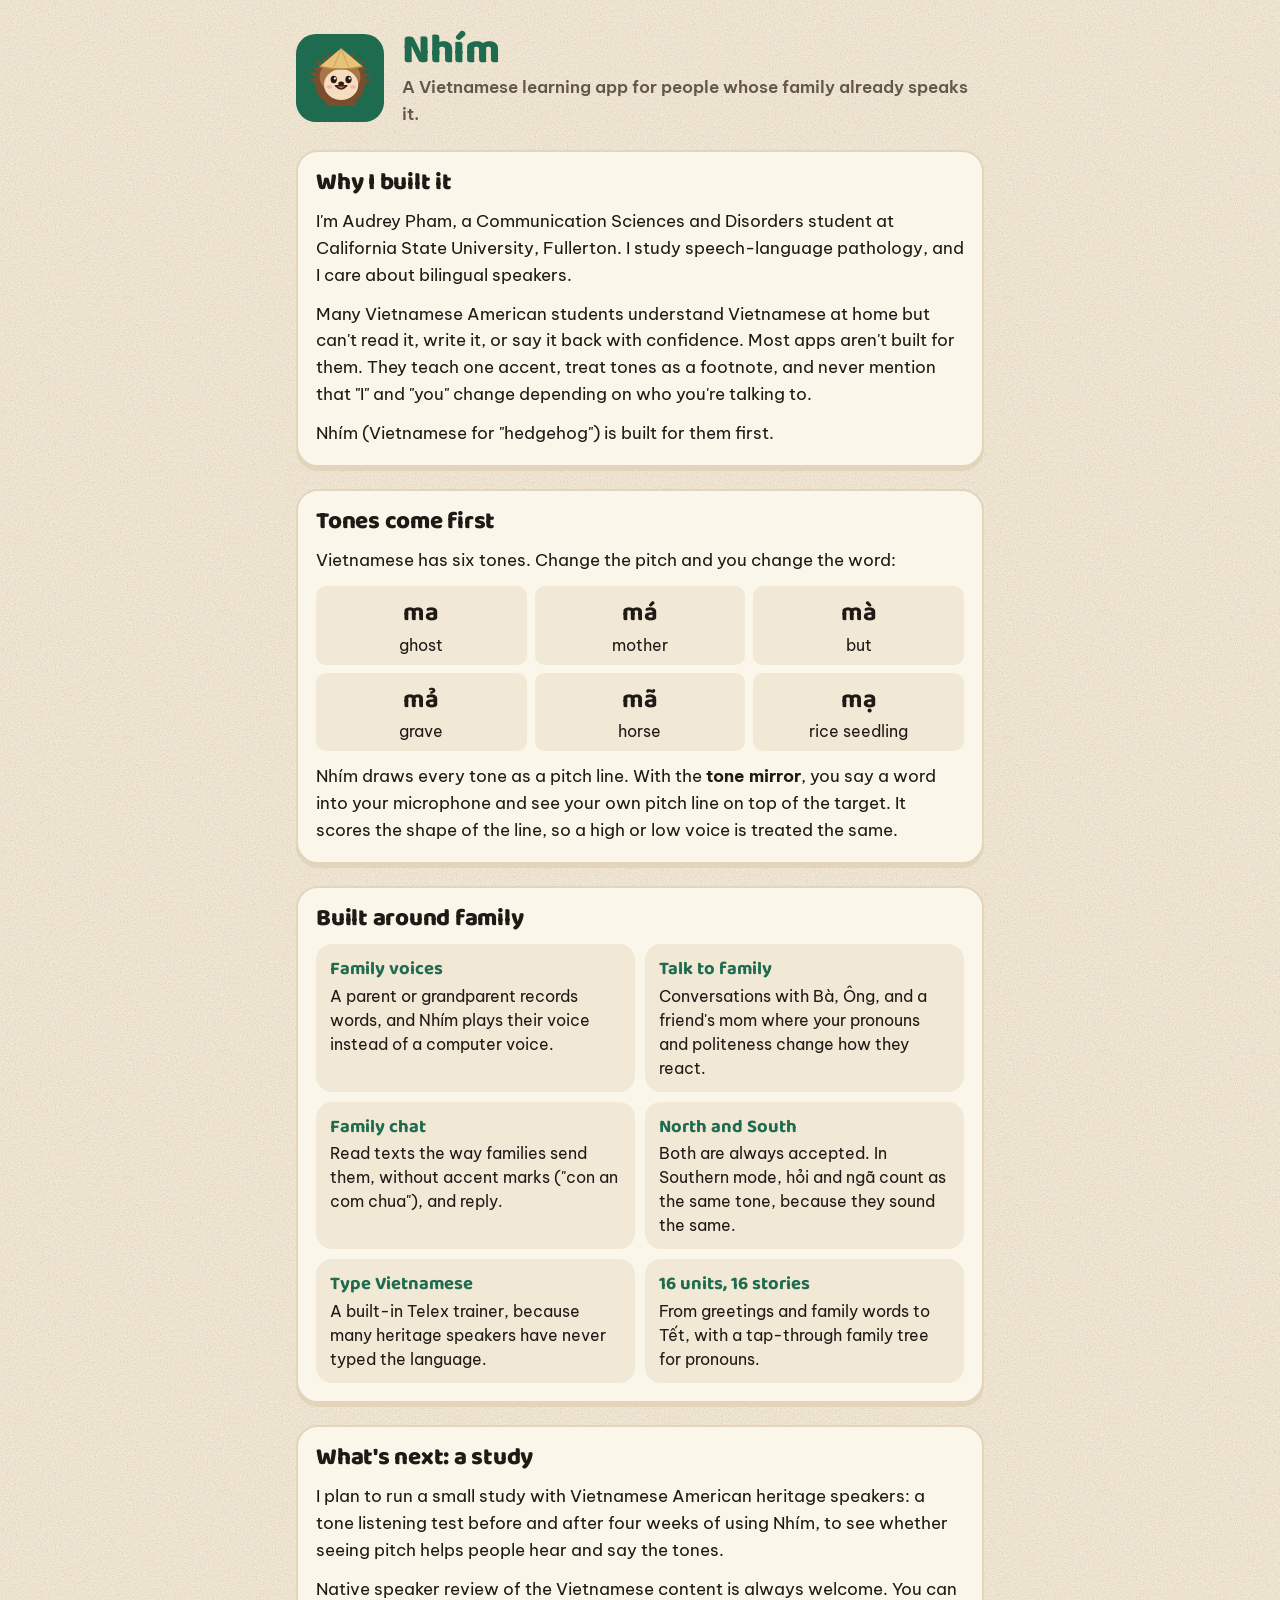
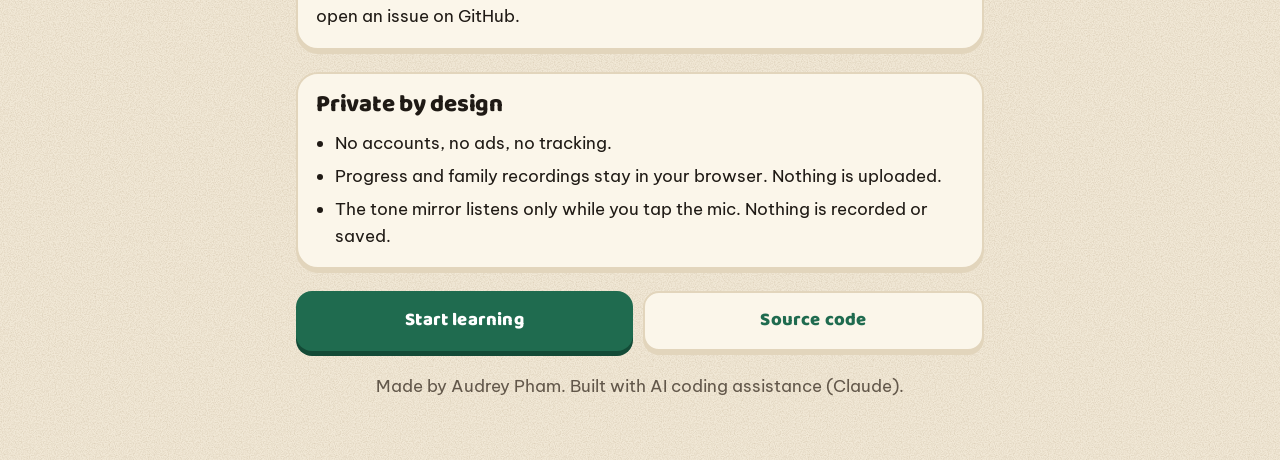
==== about.html @ e703ec06 "Add About page with the story, features, research plan, and privacy notes Co-Authored-By: Claude Opu" ====
<!doctype html>
<html lang="en">
<head>
<meta charset="utf-8">
<meta name="viewport" content="width=device-width, initial-scale=1, viewport-fit=cover">
<title>About Nhím</title>
<meta name="description" content="Why Nhím exists: a Vietnamese learning app built for heritage speakers, with tones first, family voices, and real family conversations. Made by Audrey Pham.">
<meta name="author" content="Audrey Pham">
<meta name="theme-color" content="#F1E8D6">
<meta property="og:title" content="About Nhím">
<meta property="og:description" content="A Vietnamese learning app built for heritage speakers. Tones first, family voices, and the Vietnamese your family speaks.">
<meta property="og:image" content="https://audreypham2007-spec.github.io/nhim/preview.png">
<link rel="icon" href="icon.svg" type="image/svg+xml">
<link rel="preconnect" href="https://fonts.googleapis.com">
<link rel="preconnect" href="https://fonts.gstatic.com" crossorigin>
<link rel="stylesheet" href="https://fonts.googleapis.com/css2?family=Baloo+2:wght@600;700;800&family=Be+Vietnam+Pro:wght@400;500;600;700;800&display=swap&subset=vietnamese">
<link rel="stylesheet" href="css/styles.css">
<style>
.about{max-width:720px;margin:0 auto;padding:28px var(--side-r) 60px var(--side);display:flex;flex-direction:column;gap:22px}
.ahero{display:flex;gap:18px;align-items:center}
.ahero img{width:88px;height:88px;flex:none}
.ahero h1{font-size:2.6rem;color:var(--leaf)}
.ahero p{font-size:1.1rem;color:var(--ink-2);font-weight:600}
.about h2{font-size:1.5rem}
.about p,.about li{font-size:1.05rem;line-height:1.6}
.about ul{margin:0;padding-left:1.2em;display:flex;flex-direction:column;gap:6px}
.tones{display:grid;grid-template-columns:repeat(3,1fr);gap:8px}
.tones div{background:var(--page);border-radius:var(--r-s);padding:8px 10px;text-align:center}
.tones b{display:block;font-family:var(--display);font-size:1.6rem}
.feat{display:grid;grid-template-columns:1fr;gap:10px}
@media (min-width:620px){.feat{grid-template-columns:1fr 1fr}}
.feat div{background:var(--page);border-radius:var(--r-m);padding:12px 14px}
.feat b{display:block;font-family:var(--display);font-size:1.15rem;color:var(--leaf)}
.cta{display:flex;gap:10px;flex-wrap:wrap}
.cta .btn{flex:1;min-width:200px;text-decoration:none}
.foot{color:var(--ink-2);font-size:.9rem;text-align:center}
</style>
</head>
<body>
<main class="about">
 <header class="ahero"><img src="icon.svg" alt=""><div><h1>Nhím</h1><p>A Vietnamese learning app for people whose family already speaks it.</p></div></header>

 <section class="panel">
  <h2>Why I built it</h2>
  <p>I'm Audrey Pham, a Communication Sciences and Disorders student at California State University, Fullerton. I study speech-language pathology, and I care about bilingual speakers.</p>
  <p>Many Vietnamese American students understand Vietnamese at home but can't read it, write it, or say it back with confidence. Most apps aren't built for them. They teach one accent, treat tones as a footnote, and never mention that "I" and "you" change depending on who you're talking to.</p>
  <p>Nhím (Vietnamese for "hedgehog") is built for them first.</p>
 </section>

 <section class="panel">
  <h2>Tones come first</h2>
  <p>Vietnamese has six tones. Change the pitch and you change the word:</p>
  <div class="tones"><div><b>ma</b>ghost</div><div><b>má</b>mother</div><div><b>mà</b>but</div><div><b>mả</b>grave</div><div><b>mã</b>horse</div><div><b>mạ</b>rice seedling</div></div>
  <p>Nhím draws every tone as a pitch line. With the <b>tone mirror</b>, you say a word into your microphone and see your own pitch line on top of the target. It scores the shape of the line, so a high or low voice is treated the same.</p>
 </section>

 <section class="panel">
  <h2>Built around family</h2>
  <div class="feat">
   <div><b>Family voices</b>A parent or grandparent records words, and Nhím plays their voice instead of a computer voice.</div>
   <div><b>Talk to family</b>Conversations with Bà, Ông, and a friend's mom where your pronouns and politeness change how they react.</div>
   <div><b>Family chat</b>Read texts the way families send them, without accent marks ("con an com chua"), and reply.</div>
   <div><b>North and South</b>Both are always accepted. In Southern mode, hỏi and ngã count as the same tone, because they sound the same.</div>
   <div><b>Type Vietnamese</b>A built-in Telex trainer, because many heritage speakers have never typed the language.</div>
   <div><b>16 units, 16 stories</b>From greetings and family words to Tết, with a tap-through family tree for pronouns.</div>
  </div>
 </section>

 <section class="panel">
  <h2>What's next: a study</h2>
  <p>I plan to run a small study with Vietnamese American heritage speakers: a tone listening test before and after four weeks of using Nhím, to see whether seeing pitch helps people hear and say the tones.</p>
  <p>Native speaker review of the Vietnamese content is always welcome. You can open an issue on GitHub.</p>
 </section>

 <section class="panel">
  <h2>Private by design</h2>
  <ul>
   <li>No accounts, no ads, no tracking.</li>
   <li>Progress and family recordings stay in your browser. Nothing is uploaded.</li>
   <li>The tone mirror listens only while you tap the mic. Nothing is recorded or saved.</li>
  </ul>
 </section>

 <div class="cta"><a class="btn" href="./">Start learning</a><a class="btn ghost" href="https://github.com/audreypham2007-spec/nhim">Source code</a></div>
 <p class="foot">Made by Audrey Pham. Built with AI coding assistance (Claude).</p>
</main>
</body>
</html>
---- css/styles.css ----
/* Nhím v3
   Look: Đông Hồ folk woodblock prints. Light mode is điệp paper (warm, grainy, made with crushed seashell),
   printed in the old pigments: chàm green, indigo, sỏi son red, hoa hoè yellow. Dark mode is sơn mài lacquer: near-black with gold.
   Layout: phone-first column. At 1024px+ a left nav rail and a right column for streak, goal and quests. */
:root{
  --page:#F1E8D6; --paper:#FBF6EA; --ink:#1F1A15; --ink-2:#62574A; --rule:#E2D5BC; --rule-2:#CDBC9D;
  --leaf:#1F6B4F; --leaf-deep:#134A36; --leaf-tint:#DDE9D6;
  --indigo:#2B3A67; --indigo-tint:#E4E2EC;
  --lotus:#C0432F; --lotus-tint:#F6DDD3;
  --gold:#E0A12A; --gold-deep:#A06F0E; --gold-tint:#F8E8C4;
  --ok:#2B8A57; --ok-tint:#DCEFD9; --bad:#B83A2E; --bad-tint:#F7DCD5;
  --locked:#DCD0B9; --locked-deep:#C1B193;
  --quill:#7A4E2D; --quill-2:#A8744A; --face:#F5DEC0; --hat:#E7C27A; --hat-line:#B88A3E;
  --display:"Baloo 2","Be Vietnam Pro",system-ui,sans-serif;
  --body:"Be Vietnam Pro","Segoe UI",system-ui,-apple-system,sans-serif;
  --r-s:10px; --r-m:16px; --r-l:22px;
  --side:max(16px,env(safe-area-inset-left,0px)); --side-r:max(16px,env(safe-area-inset-right,0px));
  --grain-light:url("data:image/svg+xml,%3Csvg xmlns='http://www.w3.org/2000/svg' width='220' height='220'%3E%3Cfilter id='n'%3E%3CfeTurbulence type='fractalNoise' baseFrequency='.85' numOctaves='3' stitchTiles='stitch'/%3E%3CfeColorMatrix values='0 0 0 0 .42 0 0 0 0 .31 0 0 0 0 .18 0 0 0 .5 -.18'/%3E%3C/filter%3E%3Crect width='220' height='220' filter='url(%23n)'/%3E%3C/svg%3E");
  --grain-dark:url("data:image/svg+xml,%3Csvg xmlns='http://www.w3.org/2000/svg' width='220' height='220'%3E%3Cfilter id='n'%3E%3CfeTurbulence type='fractalNoise' baseFrequency='.9' numOctaves='2' stitchTiles='stitch'/%3E%3CfeColorMatrix values='0 0 0 0 .9 0 0 0 0 .7 0 0 0 0 .3 0 0 0 .9 -.62'/%3E%3C/filter%3E%3Crect width='220' height='220' filter='url(%23n)'/%3E%3C/svg%3E");
  --grain:var(--grain-light);
  color-scheme:light;
}
@media (prefers-color-scheme:dark){:root:not([data-theme="light"]){
  --page:#14100C; --paper:#1F1914; --ink:#F2E8D5; --ink-2:#B5A48A; --rule:#372C22; --rule-2:#483A2C;
  --leaf:#49B98C; --leaf-deep:#2A8665; --leaf-tint:#1B2E22; --indigo:#9DA9E0; --indigo-tint:#22233A;
  --lotus:#E97A5F; --lotus-tint:#3B1E16; --gold:#E8B550; --gold-deep:#B07F1F; --gold-tint:#3A2C14;
  --ok:#5CC58E; --ok-tint:#16301F; --bad:#EE7C68; --bad-tint:#3A1C16; --locked:#3A3027; --locked-deep:#2A221B;
  --quill:#B07A4E; --quill-2:#D29A68; --face:#E9CFAE;
  --grain:var(--grain-dark); color-scheme:dark}}
:root[data-theme="dark"]{
  --page:#14100C; --paper:#1F1914; --ink:#F2E8D5; --ink-2:#B5A48A; --rule:#372C22; --rule-2:#483A2C;
  --leaf:#49B98C; --leaf-deep:#2A8665; --leaf-tint:#1B2E22; --indigo:#9DA9E0; --indigo-tint:#22233A;
  --lotus:#E97A5F; --lotus-tint:#3B1E16; --gold:#E8B550; --gold-deep:#B07F1F; --gold-tint:#3A2C14;
  --ok:#5CC58E; --ok-tint:#16301F; --bad:#EE7C68; --bad-tint:#3A1C16; --locked:#3A3027; --locked-deep:#2A221B;
  --quill:#B07A4E; --quill-2:#D29A68; --face:#E9CFAE;
  --grain:var(--grain-dark); color-scheme:dark}

*{box-sizing:border-box}
html,body{margin:0;min-height:100%}
body{background:var(--grain),var(--page);color:var(--ink);font-family:var(--body);font-size:16px;line-height:1.5;-webkit-tap-highlight-color:transparent;-webkit-font-smoothing:antialiased}
button{font:inherit;color:inherit;cursor:pointer}
a{color:var(--leaf)}
:focus-visible{outline:3px solid var(--lotus);outline-offset:2px}
h1,h2,h3{font-family:var(--display);margin:0;line-height:1.1;font-weight:800;letter-spacing:-.01em}
p{margin:0}
.sr{position:absolute;width:1px;height:1px;overflow:hidden;clip:rect(0 0 0 0);white-space:nowrap}
svg{display:block}

/* ---------- shell ---------- */
.shell{display:grid;grid-template-columns:1fr;min-height:100vh}
.rail{display:none}
.col{width:100%;max-width:600px;margin:0 auto;padding:0 var(--side-r) 110px var(--side)}
.aside{display:none}
.topbar{position:sticky;top:0;z-index:5;background:var(--grain),var(--page);display:flex;align-items:center;justify-content:space-between;gap:10px;
  padding:calc(10px + env(safe-area-inset-top,0px)) 0 10px;border-bottom:2px solid var(--rule)}
.brand{display:flex;align-items:center;gap:6px;font-family:var(--display);font-weight:800;font-size:1.6rem;color:var(--leaf);letter-spacing:-.02em;text-decoration:none}
.brand svg{width:38px;height:38px}
.stats{display:flex;gap:4px}
.stat{display:flex;align-items:center;gap:4px;font-family:var(--display);font-weight:800;font-size:1.05rem;font-variant-numeric:tabular-nums;border:none;background:none;padding:6px 8px;border-radius:12px}
.stat:hover{background:var(--paper)}
.stat svg{width:24px;height:24px}
.c-streak{color:var(--gold)} .c-streak.cold{color:var(--locked-deep)} .c-xp{color:var(--leaf)} 
nav.tabs{position:fixed;left:0;right:0;bottom:0;z-index:6;background:var(--paper);border-top:2px solid var(--rule);padding:6px var(--side-r) calc(6px + env(safe-area-inset-bottom,0px)) var(--side)}
nav.tabs .in{max-width:600px;margin:0 auto;display:grid;grid-template-columns:repeat(5,1fr);gap:2px}
.tab{white-space:nowrap;background:none;border:2px solid transparent;border-radius:14px;padding:5px 2px;display:flex;flex-direction:column;align-items:center;gap:1px;font-size:.7rem;font-weight:700;color:var(--ink-2)}
.tab svg{width:26px;height:26px}
.tab[aria-current="page"]{color:var(--leaf);border-color:var(--leaf-tint);background:var(--leaf-tint)}
main{padding-top:18px;display:flex;flex-direction:column;gap:22px}

@media (min-width:1024px){
  .shell{grid-template-columns:240px minmax(0,600px) 330px;justify-content:center;gap:40px}
  .rail{display:flex;flex-direction:column;gap:6px;position:sticky;top:0;height:100vh;padding:24px 12px;border-right:2px solid var(--rule)}
  .rail .brand{padding:0 12px 18px;font-size:2rem}
  .rail .tab{flex-direction:row;gap:14px;font-size:.95rem;padding:10px 14px;justify-content:flex-start;letter-spacing:.01em}
  .rail .tab svg{width:30px;height:30px}
  .col{padding-bottom:60px}
  .topbar .brand{visibility:hidden}
  nav.tabs{display:none}
  .aside{display:flex;flex-direction:column;gap:18px;position:sticky;top:0;align-self:start;padding-top:24px}
}

/* ---------- cards / panels ---------- */
.panel{background:var(--paper);border:2px solid var(--rule);border-radius:var(--r-l);padding:18px;display:flex;flex-direction:column;gap:12px;min-width:0}
.panel h2{font-size:1.35rem}
.panel h3{font-size:1.05rem}
.muted{color:var(--ink-2)}
.small{font-size:.86rem}
.row{display:flex;gap:10px;flex-wrap:wrap;align-items:center}
.spread{display:flex;justify-content:space-between;align-items:center;gap:10px}
.meter{height:14px;background:var(--rule);border-radius:99px;overflow:hidden;flex:1}
.meter i{display:block;height:100%;background:var(--gold);border-radius:99px;transition:width .5s cubic-bezier(.2,.8,.2,1)}
.meter.leaf i{background:var(--leaf)}

/* ---------- buttons ---------- */
.btn{display:inline-flex;align-items:center;justify-content:center;gap:8px;width:100%;border:none;border-radius:var(--r-m);padding:14px 18px;font-family:var(--display);font-weight:800;font-size:1.15rem;letter-spacing:.01em;
  background:var(--leaf);color:#fff;box-shadow:0 5px 0 var(--leaf-deep);transition:transform .06s}
.btn:active{transform:translateY(4px);box-shadow:0 1px 0 var(--leaf-deep)}
.btn:disabled{background:var(--locked);color:var(--ink-2);box-shadow:0 5px 0 var(--locked-deep);cursor:not-allowed}
.btn.bad{background:var(--bad);box-shadow:0 5px 0 #8B2A24}
.btn.gold{background:var(--gold);color:#3A2600;box-shadow:0 5px 0 var(--gold-deep)}
.btn.ghost{background:var(--paper);color:var(--leaf);border:2px solid var(--rule);box-shadow:0 4px 0 var(--rule)}
.btn.slim{width:auto;padding:9px 16px;font-size:1rem}
.chipbtn{border:2px solid var(--rule);border-bottom-width:4px;background:var(--paper);border-radius:12px;padding:7px 12px;font-weight:700}
.chipbtn[aria-pressed="true"]{border-color:var(--leaf);background:var(--leaf-tint);color:var(--leaf)}

/* ---------- path ---------- */
.hello{display:flex;gap:14px;align-items:center}
.hello svg{width:72px;height:72px;flex:none}
.hello .speech{position:relative;background:var(--paper);border:2px solid var(--rule);border-radius:18px;padding:12px 14px;font-weight:500}
.hello .speech::before{content:"";position:absolute;left:-9px;top:50%;width:14px;height:14px;background:var(--paper);border-left:2px solid var(--rule);border-bottom:2px solid var(--rule);transform:translateY(-50%) rotate(45deg)}
.hello b{color:var(--leaf)}
.unit{display:flex;flex-direction:column;gap:6px}
.ubanner{position:relative;overflow:hidden;border-radius:var(--r-l);color:#fff;background:var(--u);padding:18px 18px 18px 20px;display:flex;align-items:center;justify-content:space-between;gap:12px;min-height:108px;box-shadow:0 5px 0 color-mix(in srgb,var(--u) 70%,#000)}
.ubanner.locked{background:var(--locked);color:var(--ink-2);box-shadow:0 5px 0 var(--locked-deep)}
.ubanner .scene{position:absolute;right:-6px;bottom:0;width:190px;height:100%;opacity:.22;pointer-events:none}
.ubanner .t{position:relative;display:flex;flex-direction:column;gap:2px;min-width:0}
.ubanner .num{font-weight:700;font-size:.85rem;opacity:.85}
.ubanner h2{font-size:1.5rem}
.ubanner .vi{font-size:1rem;opacity:.95;font-weight:600}
.ubanner .unitbar{display:flex;align-items:center;gap:8px;margin-top:6px;font-size:.78rem;font-weight:700}
.ubanner .unitbar .meter{height:8px;max-width:120px;background:rgba(255,255,255,.28)}
.ubanner .unitbar .meter i{background:#fff}
.guidebtn{position:relative;flex:none;border:2px solid rgba(255,255,255,.55);background:rgba(255,255,255,.12);color:inherit;border-radius:14px;padding:9px 12px;font-weight:800;font-family:var(--display);font-size:.95rem;display:flex;gap:6px;align-items:center}
.guidebtn svg{width:20px;height:20px}
.ubanner.locked .guidebtn{border-color:var(--locked-deep)}
.trail{position:relative;margin:4px 0 10px}
.trail svg.road{position:absolute;inset:0;width:100%;height:100%;overflow:visible;pointer-events:none}
.stop{position:absolute;transform:translate(-50%,-50%);display:flex;flex-direction:column;align-items:center}
.node{position:relative;width:74px;height:68px;border-radius:50%;border:none;background:var(--u);box-shadow:0 7px 0 color-mix(in srgb,var(--u) 65%,#000);display:grid;place-items:center;color:#fff;transition:transform .08s}
.node svg{width:34px;height:34px}
.node:active{transform:translateY(5px);box-shadow:0 2px 0 color-mix(in srgb,var(--u) 65%,#000)}
.node.done{background:var(--gold);box-shadow:0 7px 0 var(--gold-deep)}
.node.locked{background:var(--locked);box-shadow:0 7px 0 var(--locked-deep);color:var(--ink-2)}
.node.check{width:84px;height:76px;border-radius:24px}
.node.story{border-radius:20px;transform:rotate(-4deg)}
.node.story:active{transform:rotate(-4deg) translateY(5px)}
.node.current{outline:none}
.node.current::before{content:"";position:absolute;inset:-10px;border-radius:50%;border:5px solid var(--u);opacity:.28}
.node.check.current::before,.node.story.current::before{border-radius:30px}
.startflag{position:absolute;z-index:2;bottom:calc(100% + 10px);left:50%;transform:translateX(-50%);background:var(--paper);color:var(--u);border:2px solid var(--rule);font-family:var(--display);font-weight:800;padding:4px 12px;border-radius:12px;white-space:nowrap;font-size:1rem;animation:float 2.2s ease-in-out infinite}
.startflag::after{content:"";position:absolute;top:100%;left:50%;width:12px;height:12px;background:var(--paper);border-right:2px solid var(--rule);border-bottom:2px solid var(--rule);transform:translate(-50%,-6px) rotate(45deg)}
.stop .lbl{margin-top:12px;font-size:.78rem;color:var(--ink-2);font-weight:700;white-space:nowrap;background:var(--page);padding:1px 8px;border-radius:8px;position:relative}
.walker{position:absolute;width:76px;height:76px;transform:translate(-50%,-50%);pointer-events:none}
.walker svg{width:100%;height:100%}
@keyframes float{0%,100%{transform:translate(-50%,0)}50%{transform:translate(-50%,-5px)}}
.endnote{text-align:center;color:var(--ink-2);font-size:.9rem;padding:8px 0 20px}

/* ---------- aside widgets ---------- */
.widget{background:var(--paper);border:2px solid var(--rule);border-radius:var(--r-l);padding:16px;display:flex;flex-direction:column;gap:12px}
.widget h3{font-size:1.15rem}
.quest{display:grid;grid-template-columns:36px 1fr;gap:10px;align-items:center}
.quest .qi{width:36px;height:36px;border-radius:10px;display:grid;place-items:center;background:var(--gold-tint);color:var(--gold-deep)}
.quest .qi svg{width:22px;height:22px}
.quest.done .qi{background:var(--ok-tint);color:var(--ok)}
.quest p{font-weight:600;font-size:.92rem;margin-bottom:4px}
.quest .spread span{font-size:.75rem;color:var(--ink-2);font-weight:700;font-variant-numeric:tabular-nums}
.streakbig{display:flex;align-items:center;gap:12px}
.streakbig svg{width:46px;height:46px}
.streakbig b{font-family:var(--display);font-size:2rem;line-height:1}
.week{display:grid;grid-template-columns:repeat(7,1fr);gap:4px;text-align:center;font-size:.72rem;font-weight:700;color:var(--ink-2)}
.week i{display:grid;place-items:center;width:28px;height:28px;margin:4px auto 0;border-radius:50%;background:var(--rule);color:#fff}
.week i.on{background:var(--gold)}
.week i.today{box-shadow:0 0 0 3px var(--paper),0 0 0 5px var(--gold)}
.week i svg{width:16px;height:16px}

/* ---------- lesson ---------- */
.lesson{position:fixed;inset:0;z-index:20;background:var(--page);display:flex;flex-direction:column;padding:calc(12px + env(safe-area-inset-top,0px)) var(--side-r) 0 var(--side)}
.lesson .in{max-width:620px;width:100%;margin:0 auto;flex:1;display:flex;flex-direction:column;gap:14px;min-height:0}
.lhead{display:flex;align-items:center;gap:12px}
.xbtn{background:none;border:none;color:var(--ink-2);padding:6px;border-radius:10px;display:grid;place-items:center}
.xbtn svg{width:28px;height:28px}
.pbar{flex:1;height:18px;background:var(--rule);border-radius:99px;overflow:hidden;position:relative}
.pbar i{display:block;height:100%;background:var(--leaf);border-radius:99px;transition:width .35s cubic-bezier(.2,.8,.2,1);position:relative}
.pbar i::after{content:"";position:absolute;left:10px;right:10px;top:4px;height:4px;border-radius:9px;background:rgba(255,255,255,.35)}
.pbar.hot i{background:var(--gold)}
.combo{position:absolute;right:8px;top:50%;transform:translateY(-50%);font-family:var(--display);font-weight:800;font-size:.75rem;color:var(--gold-deep)}
.lbody{flex:1;overflow-y:auto;display:flex;flex-direction:column;gap:18px;padding:10px 2px 16px;min-height:0}
.qtitle{font-family:var(--display);font-weight:800;font-size:1.6rem;line-height:1.15}
.qnew{display:inline-flex;align-items:center;gap:6px;color:var(--lotus);font-weight:800;font-size:.9rem}
.qnew svg{width:18px;height:18px}
.prompt{display:flex;gap:12px;align-items:flex-end}
.prompt>svg{width:96px;height:96px;flex:none}
.bubble{position:relative;border:2px solid var(--rule);border-radius:18px;padding:12px 16px;font-size:1.3rem;font-weight:600;background:var(--paper);display:flex;gap:10px;align-items:center;flex-wrap:wrap;min-width:0;margin-bottom:18px}
.bubble::before{content:"";position:absolute;left:-9px;bottom:16px;width:14px;height:14px;background:var(--paper);border-left:2px solid var(--rule);border-bottom:2px solid var(--rule);transform:rotate(45deg)}
.spk{border:none;background:var(--leaf-tint);color:var(--leaf);border-radius:12px;width:42px;height:42px;display:grid;place-items:center;flex:none}
.spk svg{width:24px;height:24px}
.spk.big{width:110px;height:110px;border-radius:26px;background:var(--leaf);color:#fff;box-shadow:0 7px 0 var(--leaf-deep)}
.spk.big svg{width:52px;height:52px}
.spk.mid{width:72px;height:72px;border-radius:20px;background:var(--leaf);color:#fff;box-shadow:0 5px 0 var(--leaf-deep)}
.spk.mid svg{width:30px;height:30px}
.speaking{animation:pulse .6s ease-in-out 2}
@keyframes pulse{50%{transform:scale(1.06)}}
.flash{display:flex;flex-direction:column;align-items:center;gap:14px;text-align:center;padding:10px 0}
.flash .word{font-family:var(--display);font-size:3rem;font-weight:800;line-height:1}
.flash .gloss{font-size:1.2rem;font-weight:600}
.flash .also{font-size:.9rem;color:var(--ink-2)}
.flash .tonechips{display:flex;gap:6px;flex-wrap:wrap;justify-content:center}
.tchip{border:2px solid var(--rule);background:var(--paper);border-radius:10px;padding:3px 9px;font-size:.8rem;font-weight:700}
.opts{display:grid;gap:10px}
.opts.two{grid-template-columns:1fr 1fr}
.opt{position:relative;text-align:left;background:var(--paper);border:2px solid var(--rule);border-bottom-width:5px;border-radius:var(--r-m);padding:14px 14px;font-weight:600;font-size:1.08rem;min-width:0;overflow-wrap:anywhere;display:flex;align-items:center;gap:10px;transition:transform .06s}
.opt:active{transform:translateY(2px);border-bottom-width:3px}
.opt:hover{background:color-mix(in srgb,var(--paper) 85%,var(--leaf-tint))}
.opt[aria-pressed="true"]{border-color:var(--leaf);background:var(--leaf-tint);color:var(--leaf)}
.opt.matched{opacity:.3;pointer-events:none;border-color:var(--ok)}
.opt.goodflash{border-color:var(--ok);background:var(--ok-tint);color:var(--ok)}
.opt.wrongflash{border-color:var(--bad);background:var(--bad-tint);color:var(--bad);animation:shake .3s}
.opt.reveal-ok{border-color:var(--ok);background:var(--ok-tint);color:var(--ok)}
.opt.reveal-bad{border-color:var(--bad);background:var(--bad-tint);color:var(--bad)}
.opt .k{flex:none;display:inline-grid;place-items:center;width:26px;height:26px;border:2px solid var(--rule);border-radius:8px;font-size:.78rem;color:var(--ink-2)}
.opt.shape{flex-direction:column;align-items:stretch;padding:8px}
.opt.shape svg{width:100%;height:70px}
@keyframes shake{25%{transform:translateX(-5px)}75%{transform:translateX(5px)}}
.answer-line{min-height:62px;border-bottom:2px solid var(--rule);display:flex;flex-wrap:wrap;gap:8px;align-content:flex-start;padding-bottom:10px;background-image:linear-gradient(var(--rule),var(--rule));background-size:100% 2px;background-position:0 60px;background-repeat:no-repeat}
.bank{display:flex;flex-wrap:wrap;gap:9px;justify-content:center;padding-top:6px}
.tile{background:var(--paper);border:2px solid var(--rule);border-bottom-width:5px;border-radius:12px;padding:8px 13px;font-weight:600;font-size:1.1rem;animation:pop .18s ease-out}
.tile.used{visibility:hidden;animation:none}
.sentence{font-size:1.4rem;font-weight:600;line-height:1.7}
.blank{display:inline-block;min-width:90px;border-bottom:3px solid var(--leaf);text-align:center;color:var(--leaf);padding:0 6px}
textarea.typein{width:100%;min-height:110px;resize:vertical;font:inherit;font-size:1.15rem;color:var(--ink);background:var(--paper);border:2px solid var(--rule);border-radius:var(--r-m);padding:14px}
textarea.typein:focus{border-color:var(--leaf);outline:none}
.keys{display:flex;flex-wrap:wrap;gap:6px}
.keys button{background:var(--paper);border:2px solid var(--rule);border-bottom-width:4px;border-radius:10px;min-width:40px;padding:5px 9px;font-weight:700}
.hint{font-size:.85rem;color:var(--ink-2)}
.lfoot{border-top:2px solid var(--rule);margin:0 calc(-1 * var(--side-r)) 0 calc(-1 * var(--side));padding:16px var(--side-r) calc(16px + env(safe-area-inset-bottom,0px)) var(--side);background:var(--page);transition:background .15s}
.lfoot.ok{background:var(--ok-tint);border-color:transparent}
.lfoot.bad{background:var(--bad-tint);border-color:transparent}
.lfoot .in2{max-width:620px;margin:0 auto;display:flex;flex-direction:column;gap:12px}
@media (min-width:700px){.lfoot .in2{flex-direction:row;align-items:center;justify-content:space-between}.lfoot .btn{width:200px}.lfoot .skip{width:150px}}
.fb{display:flex;gap:12px;align-items:center}
.fb .badge{flex:none;width:52px;height:52px;border-radius:50%;display:grid;place-items:center;background:var(--paper)}
.fb .badge svg{width:30px;height:30px}
.lfoot.ok .fb .badge{color:var(--ok)} .lfoot.bad .fb .badge{color:var(--bad)}
.fb h3{font-size:1.4rem}
.lfoot.ok .fb h3{color:var(--ok)} .lfoot.bad .fb h3{color:var(--bad)}
.fb p{font-weight:600}
.lfoot.ok .fb p{color:var(--ok)} .lfoot.bad .fb p{color:var(--bad)}
.lfoot .mean{font-weight:500;opacity:.9}

/* mascot moods */
.m-hop{animation:hop .45s cubic-bezier(.3,1.6,.5,1)}
@keyframes hop{30%{transform:translateY(-14px) scale(1.04,.96)}60%{transform:translateY(0) scale(.97,1.03)}}
.m-droop{animation:droop .5s ease-out}
@keyframes droop{30%{transform:rotate(-6deg) translateY(3px)}70%{transform:rotate(4deg)}}
.bob{animation:bob 2.6s ease-in-out infinite}
@keyframes bob{0%,100%{transform:translateY(0)}50%{transform:translateY(-5px)}}
@keyframes pop{0%{transform:scale(.85);opacity:.4}100%{transform:scale(1);opacity:1}}
.pop{animation:pop .35s cubic-bezier(.3,1.5,.5,1)}

/* results */
.result{display:flex;flex-direction:column;gap:18px;align-items:center;text-align:center;padding-top:20px}
.result>svg{width:170px;height:170px}
.result h2{font-size:2.1rem;color:var(--gold-deep)}
.tally{display:grid;grid-template-columns:repeat(3,1fr);gap:10px;width:100%}
.tal{border:2px solid var(--t);border-radius:var(--r-m);overflow:hidden;background:var(--t)}
.tal span{display:block;color:#fff;font-weight:800;font-size:.78rem;padding:4px;letter-spacing:.02em}
.tal div{background:var(--paper);display:flex;align-items:center;justify-content:center;gap:6px;padding:12px 4px;font-family:var(--display);font-weight:800;font-size:1.5rem;color:var(--t);font-variant-numeric:tabular-nums;border-radius:12px 12px 0 0}
.tal div svg{width:22px;height:22px}
.unlocks{display:flex;flex-direction:column;gap:8px;width:100%}
.unlock{display:flex;gap:10px;align-items:center;text-align:left;border:2px solid var(--rule);border-radius:var(--r-m);padding:10px 12px;background:var(--paper);font-weight:600}
.unlock svg{width:30px;height:30px;flex:none}
canvas#confetti{position:fixed;inset:0;width:100%;height:100%;z-index:40;pointer-events:none}
.flame-big{width:160px;height:160px;color:var(--gold)}
.streaknum{font-family:var(--display);font-size:5rem;font-weight:800;line-height:.9;color:var(--gold-deep)}

/* sheet */
.sheet{position:fixed;inset:0;z-index:30;background:rgba(8,18,14,.5);display:flex;align-items:flex-end;justify-content:center;padding:0 var(--side-r) 0 var(--side);animation:fadein .15s}
@media (min-width:700px){.sheet{align-items:center}.sheet .card{border-radius:var(--r-l)!important}}
.sheet .card{background:var(--paper);color:var(--ink);border-radius:var(--r-l) var(--r-l) 0 0;max-width:560px;width:100%;padding:22px 20px calc(20px + env(safe-area-inset-bottom,0px));display:flex;flex-direction:column;gap:14px;max-height:88vh;overflow-y:auto;animation:rise .22s cubic-bezier(.2,.8,.2,1)}
@keyframes rise{from{transform:translateY(30px);opacity:0}}
@keyframes fadein{from{opacity:0}}
.vlist{display:grid;gap:2px}
.vlist>div{display:flex;justify-content:space-between;gap:10px;align-items:center;border-bottom:1px solid var(--rule);padding-block:8px}
.vlist b{font-size:1.1rem}
.mini{border:none;background:var(--leaf-tint);color:var(--leaf);border-radius:10px;width:34px;height:34px;display:inline-grid;place-items:center;flex:none}
.mini svg{width:19px;height:19px}

/* practice hub */
.hub{display:grid;gap:12px}
@media (min-width:520px){.hub{grid-template-columns:1fr 1fr}}
.hubcard{display:flex;flex-direction:column;gap:8px;text-align:left;background:var(--paper);border:2px solid var(--rule);border-bottom-width:5px;border-radius:var(--r-l);padding:16px}
.hubcard:hover{border-color:var(--hc)}
.hubcard .ic{width:48px;height:48px;border-radius:14px;display:grid;place-items:center;background:var(--hc);color:#fff}
.hubcard .ic svg{width:28px;height:28px}
.hubcard h3{font-size:1.2rem}
.hubcard p{font-size:.88rem;color:var(--ink-2)}
.hubcard .count{font-weight:800;color:var(--hc);font-size:.85rem}
.hubcard.wide{grid-column:1/-1;flex-direction:row;align-items:center;gap:14px}
.strength{display:flex;gap:3px}
.strength i{width:8px;height:16px;border-radius:3px;background:var(--rule)}
.strength i.on{background:var(--leaf)}

/* stories */
.storygrid{display:grid;grid-template-columns:repeat(auto-fill,minmax(150px,1fr));gap:14px}
.scard{display:flex;flex-direction:column;align-items:center;gap:8px;text-align:center;background:none;border:none;padding:6px}
.scard .cover{width:120px;height:120px;border-radius:28px;background:var(--sc);display:grid;place-items:center;box-shadow:0 6px 0 color-mix(in srgb,var(--sc) 65%,#000);position:relative;transition:transform .1s}
.scard:active .cover{transform:translateY(4px)}
.scard .cover svg{width:84px;height:84px}
.scard.locked .cover svg{width:44px;height:44px}
.scard.locked .cover{background:var(--locked);box-shadow:0 6px 0 var(--locked-deep);color:var(--ink-2)}
.scard .cover .tick{position:absolute;right:-6px;top:-6px;width:32px;height:32px;border-radius:50%;background:var(--gold);color:#fff;display:grid;place-items:center;border:3px solid var(--page)}
.scard .cover .tick svg{width:16px;height:16px}
.scard b{font-family:var(--display);font-size:1.1rem;line-height:1.1}
.scard span{font-size:.8rem;color:var(--ink-2)}
.dlg{display:flex;flex-direction:column;gap:14px}
.line{display:flex;gap:10px;align-items:flex-end;animation:rise .25s cubic-bezier(.2,.8,.2,1)}
.line.r{flex-direction:row-reverse}
.ava{width:46px;height:46px;flex:none}
.say{background:var(--paper);border:2px solid var(--rule);border-radius:18px;padding:10px 14px;max-width:80%}
.line.r .say{background:var(--indigo-tint);border-color:transparent}
.say .who{font-size:.75rem;font-weight:800;color:var(--ink-2)}
.say .vi{font-size:1.15rem;font-weight:600;line-height:1.6}
.say .en{font-size:.85rem;color:var(--ink-2);margin-top:2px}
.say .w{border-bottom:2px dotted var(--rule-2);cursor:pointer;border-radius:3px}
.say .w:hover,.say .w.on{background:var(--gold-tint);border-color:var(--gold)}
.gloss-pop{position:fixed;z-index:35;background:var(--ink);color:var(--page);padding:6px 10px;border-radius:10px;font-size:.9rem;font-weight:600;pointer-events:none;max-width:240px;transform:translate(-50%,-110%)}
.squiz{border:2px solid var(--indigo);border-radius:var(--r-l);padding:14px;display:flex;flex-direction:column;gap:10px;background:var(--paper);animation:rise .25s}
.squiz h3{font-size:1.1rem;color:var(--indigo)}

/* guide */
.tonegrid{display:grid;grid-template-columns:repeat(auto-fill,minmax(138px,1fr));gap:10px}
.tonecard .spread>span:last-child svg{width:24px;height:24px}
.tonecard{display:flex;flex-direction:column;gap:6px;background:var(--paper);border:2px solid var(--rule);border-bottom-width:5px;border-radius:var(--r-m);padding:12px;text-align:left}
.tonecard .big{font-family:var(--display);font-weight:800;font-size:2.2rem;line-height:1}
.tonecard svg{width:100%;height:64px}
.tonecard .nm{font-weight:800}
.tonecard .en{font-size:.82rem;color:var(--ink-2)}
.contour path.line{fill:none;stroke:var(--tc);stroke-width:5;stroke-linecap:round;stroke-linejoin:round}
.contour .grid{stroke:var(--rule);stroke-width:1}
.contour circle.dot{fill:var(--tc)}
.tbl{overflow-x:auto}
table{border-collapse:collapse;width:100%;font-size:.95rem}
th,td{text-align:left;padding:9px 8px;border-bottom:1px solid var(--rule);vertical-align:middle}
th{font-size:.8rem;color:var(--ink-2);font-weight:700}
td.big{font-size:1.35rem;font-weight:700;font-family:var(--display)}
.tree{position:relative;width:100%;aspect-ratio:1/0.82}
.tree svg.lines{position:absolute;inset:0;width:100%;height:100%}
.tree .p{position:absolute;transform:translate(-50%,-50%);display:flex;flex-direction:column;align-items:center;gap:2px;background:none;border:none;padding:0;font-size:.72rem;font-weight:700;color:var(--ink-2)}
.tree .p .face{width:46px;height:46px;border-radius:50%;background:var(--paper);border:3px solid var(--pc);display:grid;place-items:center;font-family:var(--display);font-weight:800;font-size:.95rem;color:var(--pc);transition:transform .1s}
.tree .p .pl{display:none;max-width:84px;text-align:center;line-height:1.2}
@media (min-width:560px){.tree .p .pl{display:block}}
.tree .p[aria-pressed="true"] .pl{display:block;position:absolute;top:100%;margin-top:4px;background:var(--ink);color:var(--page);padding:2px 6px;border-radius:6px;white-space:nowrap;max-width:none;z-index:2}
.tree .p[aria-pressed="true"] .face{background:var(--pc);color:#fff;transform:scale(1.12)}
.tree .p.me .face{background:var(--lotus);border-color:var(--lotus);color:#fff}
.treeout{border:2px solid var(--rule);border-radius:var(--r-m);padding:12px 14px;min-height:84px;background:var(--page)}
.treeout b{font-family:var(--display);font-size:1.4rem;color:var(--lotus)}

/* profile */
.phead{display:flex;gap:16px;align-items:center}
.phead .av{width:88px;height:88px;border-radius:50%;background:var(--leaf-tint);display:grid;place-items:center;flex:none;border:3px solid var(--leaf)}
.phead .av svg{width:72px;height:72px}
.phead h2{font-size:1.7rem}
.namein{font:inherit;font-family:var(--display);font-weight:800;font-size:1.7rem;color:var(--ink);background:none;border:none;border-bottom:2px dashed var(--rule-2);width:100%;padding:0}
.namein:focus{outline:none;border-color:var(--leaf)}
.statgrid{display:grid;grid-template-columns:1fr 1fr;gap:10px}
.sbox{display:flex;gap:10px;align-items:center;border:2px solid var(--rule);border-radius:var(--r-m);padding:12px}
.sbox svg{width:28px;height:28px;flex:none}
.sbox b{display:block;font-family:var(--display);font-size:1.35rem;line-height:1;font-variant-numeric:tabular-nums}
.sbox span{font-size:.78rem;color:var(--ink-2);font-weight:600}
.heat{display:grid;grid-template-columns:62px repeat(6,1fr);gap:3px;font-size:.7rem;font-weight:700}
.heat .h{display:flex;align-items:center;justify-content:center;color:var(--ink-2);text-align:center}
.heat .c{aspect-ratio:1;border-radius:6px;display:grid;place-items:center;font-size:.72rem;color:var(--ink)}
.badges{display:grid;grid-template-columns:repeat(auto-fill,minmax(92px,1fr));gap:12px}
.bdg{display:flex;flex-direction:column;align-items:center;gap:6px;text-align:center;font-size:.76rem;font-weight:700}
.bdg .hex{width:70px;height:76px;display:grid;place-items:center;color:#fff;background:var(--bc);clip-path:polygon(50% 0,100% 25%,100% 75%,50% 100%,0 75%,0 25%)}
.bdg .hex svg{width:32px;height:32px}
.bdg.off .hex{background:var(--locked);color:var(--ink-2)}
.bdg.off{color:var(--ink-2)}
.setrow{display:flex;justify-content:space-between;align-items:center;gap:12px;padding-block:10px;border-bottom:1px solid var(--rule)}
.setrow:last-child{border-bottom:none}
.setrow .lab b{display:block;font-weight:700}
.setrow .lab span{font-size:.82rem;color:var(--ink-2)}
.seg{display:flex;border:2px solid var(--rule);border-radius:12px;overflow:hidden;flex:none}
.seg button{border:none;background:var(--paper);padding:7px 11px;font-weight:700;font-size:.85rem}
.seg button[aria-pressed="true"]{background:var(--leaf);color:#fff}
.switch{width:52px;height:30px;border-radius:99px;border:none;background:var(--locked);position:relative;flex:none}
.switch::after{content:"";position:absolute;left:3px;top:3px;width:24px;height:24px;border-radius:50%;background:#fff;transition:transform .15s}
.switch[aria-checked="true"]{background:var(--leaf)}
.switch[aria-checked="true"]::after{transform:translateX(22px)}

/* onboarding */
.onb{position:fixed;inset:0;z-index:50;background:var(--page);display:flex;flex-direction:column;padding:calc(20px + env(safe-area-inset-top,0px)) var(--side-r) calc(20px + env(safe-area-inset-bottom,0px)) var(--side);overflow-y:auto}
.onb .in{max-width:520px;width:100%;margin:auto;display:flex;flex-direction:column;gap:20px}
.onb .hero{display:flex;flex-direction:column;align-items:center;text-align:center;gap:12px}
.onb .hero svg{width:180px;height:180px}
.onb h1{font-size:2.6rem;color:var(--leaf)}
.onb h2{font-size:1.7rem}
.pickcard{display:flex;gap:14px;align-items:center;text-align:left;width:100%;background:var(--paper);border:2px solid var(--rule);border-bottom-width:5px;border-radius:var(--r-m);padding:14px}
.pickcard[aria-pressed="true"]{border-color:var(--leaf);background:var(--leaf-tint)}
.pickcard b{display:block;font-size:1.05rem}
.pickcard span{font-size:.86rem;color:var(--ink-2)}
.pickcard .ic{width:44px;height:44px;border-radius:12px;display:grid;place-items:center;flex:none;background:var(--leaf-tint);color:var(--leaf);font-family:var(--display);font-weight:800}
.dots{display:flex;gap:6px;justify-content:center}
.dots i{width:8px;height:8px;border-radius:50%;background:var(--rule)}
.dots i.on{background:var(--leaf);width:22px;border-radius:9px}

.toast{position:fixed;left:50%;top:calc(14px + env(safe-area-inset-top,0px));transform:translateX(-50%);z-index:60;background:var(--ink);color:var(--page);padding:10px 16px;border-radius:14px;font-weight:700;display:flex;gap:10px;align-items:center;animation:rise .25s;max-width:calc(100% - 32px)}
body:has(.lesson) .toast{top:auto;bottom:calc(150px + env(safe-area-inset-bottom,0px))}
.c-learn{color:var(--leaf)}
.toast svg{width:22px;height:22px;color:var(--gold)}

@media (prefers-reduced-motion:reduce){*,*::before,*::after{animation:none!important;transition:none!important}}
@media (max-width:380px){.opts.two{grid-template-columns:1fr}.qtitle{font-size:1.35rem}.flash .word{font-size:2.4rem}}

/* ---------- tone mirror ---------- */
.mirror .mtitle{flex:1;font-size:1.2rem}
.mtones{display:grid;grid-template-columns:repeat(6,1fr);gap:6px;margin:14px 0}
.mtone{display:flex;flex-direction:column;align-items:center;gap:0;padding:8px 2px;border:2px solid var(--rule);border-radius:var(--r-s);background:var(--paper);color:var(--ink);box-shadow:0 3px 0 var(--rule)}
.mtone b{font-family:var(--display);font-size:1.25rem;line-height:1.1}
.mtone span{font-size:.68rem;font-weight:700;color:var(--ink-2)}
.mtone[aria-checked="true"]{border-color:var(--indigo);background:var(--indigo-tint);box-shadow:0 3px 0 var(--indigo)}
.mword{display:flex;align-items:center;gap:12px;margin:6px 0 10px}
.mword .big{font-family:var(--display);font-size:2.6rem;font-weight:800;flex:1;line-height:1}
.mword .mini{width:auto;padding:0 10px;font-size:.8rem;font-weight:700;color:var(--ink-2)}
.mgraph{background:var(--paper);border:2px solid var(--rule);border-radius:var(--r-m);padding:6px}
.mgraph svg{width:100%;height:auto;display:block}
.mgraph .uline{animation:draw .5s ease-out}
@keyframes draw{from{opacity:0}to{opacity:1}}
.mlegend{display:flex;gap:16px;font-size:.8rem;font-weight:700;color:var(--ink-2);margin:8px 2px}
.mlegend .lg{display:inline-block;width:18px;height:4px;border-radius:2px;margin-right:6px;vertical-align:middle}
.mlegend .lg.t{background:var(--indigo)}.mlegend .lg.u{background:var(--lotus)}
.mres{min-height:90px;margin-top:6px}
.mres b{font-family:var(--display);font-size:1.4rem}
.mstars{display:flex;gap:4px;margin-bottom:2px}
.mstars i{width:28px;height:28px;color:var(--locked)}.mstars i.on{color:var(--gold)}
.mstars svg{width:100%;height:100%}
.mfoot{display:flex;flex-direction:row!important;align-items:center;gap:14px}
.micbtn{flex:none;width:72px;height:72px;border-radius:50%;border:none;background:var(--lotus);color:#fff;display:grid;place-items:center;box-shadow:0 5px 0 color-mix(in srgb,var(--lotus) 62%,#000)}
.micbtn svg{width:32px;height:32px}
.micbtn.on{animation:pulse 1s infinite}
@keyframes pulse{0%{box-shadow:0 5px 0 color-mix(in srgb,var(--lotus) 62%,#000),0 0 0 0 color-mix(in srgb,var(--lotus) 50%,transparent)}100%{box-shadow:0 5px 0 color-mix(in srgb,var(--lotus) 62%,#000),0 0 0 18px transparent}}

/* ---------- Telex trainer ---------- */
.tgoal{display:flex;align-items:center;gap:12px;margin-top:10px}
.tgoal .big{font-family:var(--display);font-size:2.4rem;font-weight:800;line-height:1.1}
.tlab{display:block;font-size:.85rem;font-weight:700;color:var(--ink-2);margin:18px 0 6px}
.tin{width:100%;font:inherit;font-size:1.3rem;padding:12px 14px;border:2px solid var(--rule);border-radius:var(--r-m);background:var(--paper);color:var(--ink);letter-spacing:.02em}
.tin:focus{outline:none;border-color:var(--indigo)}
.tlive{font-family:var(--display);font-size:2rem;font-weight:800;min-height:56px;margin-top:10px;color:var(--indigo)}
.tlive.ok{color:var(--ok)}
.thint{min-height:24px;color:var(--ink-2);font-weight:600}
kbd{font-family:ui-monospace,Consolas,monospace;background:var(--paper);border:1.5px solid var(--rule-2);border-bottom-width:3px;border-radius:6px;padding:1px 6px;font-size:.9em;color:var(--ink)}
kbd.big{font-size:1.2rem}
.tcheat{margin-top:16px;border:2px solid var(--rule);border-radius:var(--r-m);padding:10px 14px;background:var(--paper)}
.tcheat summary{font-weight:700;cursor:pointer}
.tkeys{display:grid;grid-template-columns:repeat(auto-fill,minmax(120px,1fr));gap:8px;margin-top:10px;font-size:.9rem}
.tkeys span{display:flex;gap:8px;align-items:center}
.lfoot .fb{display:flex;flex-direction:column;gap:2px}

/* ---------- woodblock details ---------- */
/* printed edge: a hard ink outline and a slightly offset "second pass" shadow, like a block printed in two colors */
.panel,.hubcard,.scard .cover,.hello .speech,.treeout,.mgraph,.tcheat{box-shadow:0 4px 0 var(--rule)}
.ubanner{border:2.5px solid color-mix(in srgb,var(--u) 55%,#1F1A15)}
.ubanner.locked{border-color:var(--locked-deep)}
/* a row of carved diamonds along the bottom of each unit banner */
.ubanner::after{content:"";position:absolute;left:0;right:0;bottom:7px;height:7px;pointer-events:none;opacity:.35;
  background:url("data:image/svg+xml,%3Csvg xmlns='http://www.w3.org/2000/svg' width='14' height='7'%3E%3Cpath d='M7 0l5 3.5L7 7 2 3.5z' fill='%23fff'/%3E%3C/svg%3E") 0 0/14px 7px repeat-x}
.ubanner.locked::after{opacity:.5;filter:invert(.6)}
.ubanner .scene{opacity:.26;mix-blend-mode:screen}
.node:not(.locked){border:2.5px solid color-mix(in srgb,var(--u) 50%,#1F1A15)}
.node.done{border-color:color-mix(in srgb,var(--gold) 50%,#1F1A15)}
.brand{text-shadow:2px 2px 0 color-mix(in srgb,var(--gold) 55%,transparent)}

/* ---------- family voices ---------- */
.vintro{display:flex;gap:12px;align-items:center;background:var(--gold-tint);border-radius:var(--r-m);padding:12px 14px;font-weight:500}
.vwarn{margin-top:10px;color:var(--bad);font-weight:600}
.voices select.tin{appearance:auto;font-size:1rem}
.vprog{margin:18px 0 8px}
.vrec{display:flex;flex-direction:column;gap:8px}
.vrow{display:flex;align-items:center;justify-content:space-between;gap:10px;padding:10px 12px;border:2px solid var(--rule);border-radius:var(--r-m);background:var(--paper)}
.vrow.on{border-color:color-mix(in srgb,var(--ok) 45%,var(--rule));background:color-mix(in srgb,var(--ok-tint) 55%,var(--paper))}
.vrow.rec{border-color:var(--lotus)}
.vtxt{min-width:0}
.vtxt b{font-size:1.1rem}
.vbtns{flex:none;gap:6px;flex-wrap:nowrap}
.vmic{width:46px;height:46px;border-radius:50%;border:none;background:var(--lotus);color:#fff;display:grid;place-items:center;box-shadow:0 3px 0 color-mix(in srgb,var(--lotus) 62%,#000)}
.vmic svg{width:22px;height:22px}
.vrow.on .vmic{background:var(--paper);color:var(--lotus);border:2px solid var(--rule);box-shadow:0 3px 0 var(--rule)}
.vmic.on{animation:pulse 1s infinite;background:var(--lotus)!important;color:#fff!important}
.vdel{color:var(--ink-2)}
.vpack{margin-top:18px}
.vpack .row{gap:8px}
.vpack .btn{flex:1;min-width:150px;cursor:pointer}

.irow{display:flex;align-items:center;gap:14px;margin-top:10px}
.irow .micbtn{width:60px;height:60px}
.irow .micbtn svg{width:26px;height:26px}

/* ---------- family chat ---------- */
.cphone{background:var(--paper);border:2px solid var(--rule);border-radius:var(--r-l);padding:14px;margin:12px 0;box-shadow:0 4px 0 var(--rule)}
.cmsg{display:flex;gap:10px;align-items:flex-end}
.cmsg .ava{width:40px;height:40px;flex:none}
.cfrom{font-size:.78rem;font-weight:800;color:var(--ink-2)}
.cbub{background:var(--page);border-radius:18px 18px 18px 4px;padding:9px 14px;font-size:1.15rem;margin-top:2px;display:inline-block}
.cme{display:flex;justify-content:flex-end;min-height:0;padding:10px 14px}
.cme:empty{display:none}
.cbub.me{background:var(--leaf);color:#fff;border-radius:18px 18px 4px 18px}

/* ---------- talk to family ---------- */
.talkgrid{display:flex;flex-direction:column;gap:8px}
.talkcard{display:flex;align-items:center;gap:12px;text-align:left;border:2px solid var(--rule);border-radius:var(--r-m);background:var(--page);padding:10px 12px;box-shadow:0 3px 0 var(--rule)}
.talkcard .ava{width:48px;height:48px;flex:none}
.talkcard>span:nth-child(2){flex:1;display:flex;flex-direction:column}
.tstars{display:flex;gap:2px}.tstars i{width:18px;height:18px;color:var(--locked)}.tstars i.on{color:var(--gold)}.tstars svg{width:100%;height:100%}
.warm{flex:1;display:flex;align-items:center;gap:8px;color:var(--lotus)}
.warm svg{width:24px;height:24px}
.warm .pbar{flex:1}
.warm .pbar i{background:var(--lotus)}
.kopt{text-align:left}
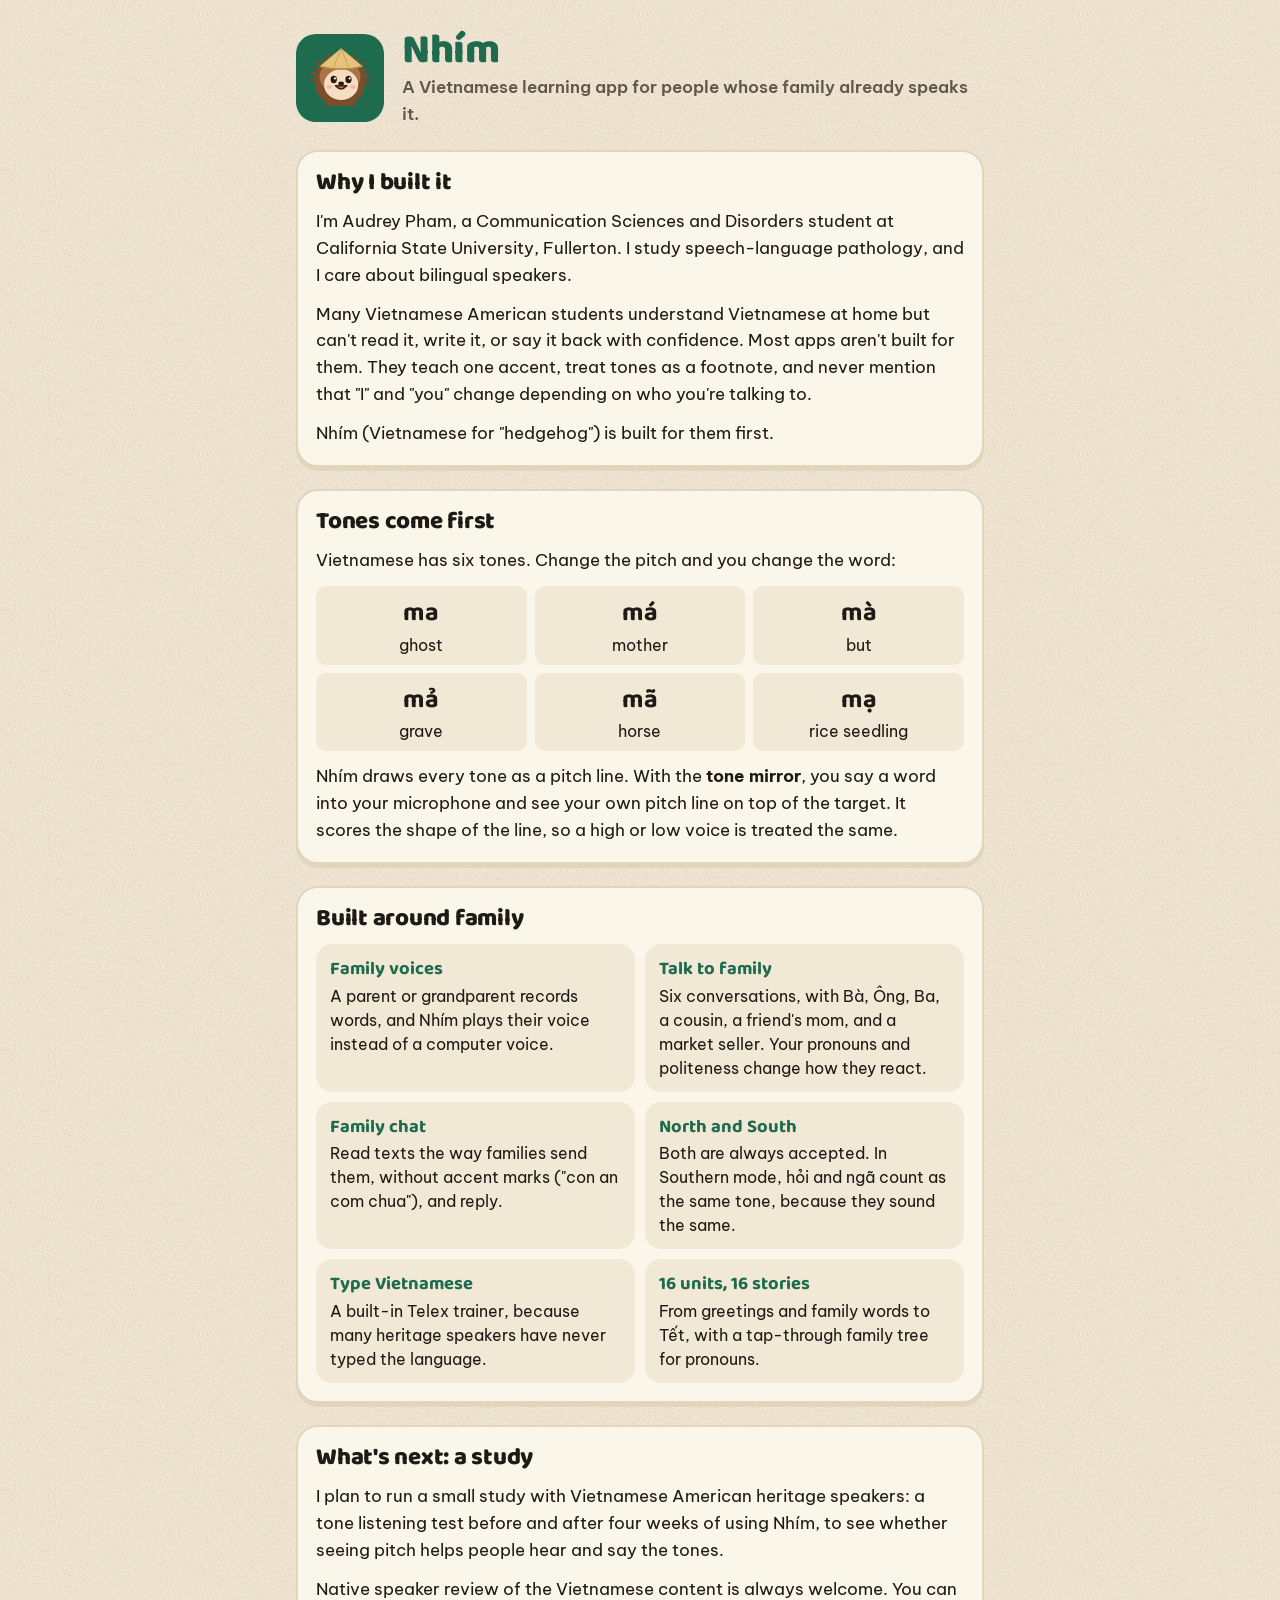
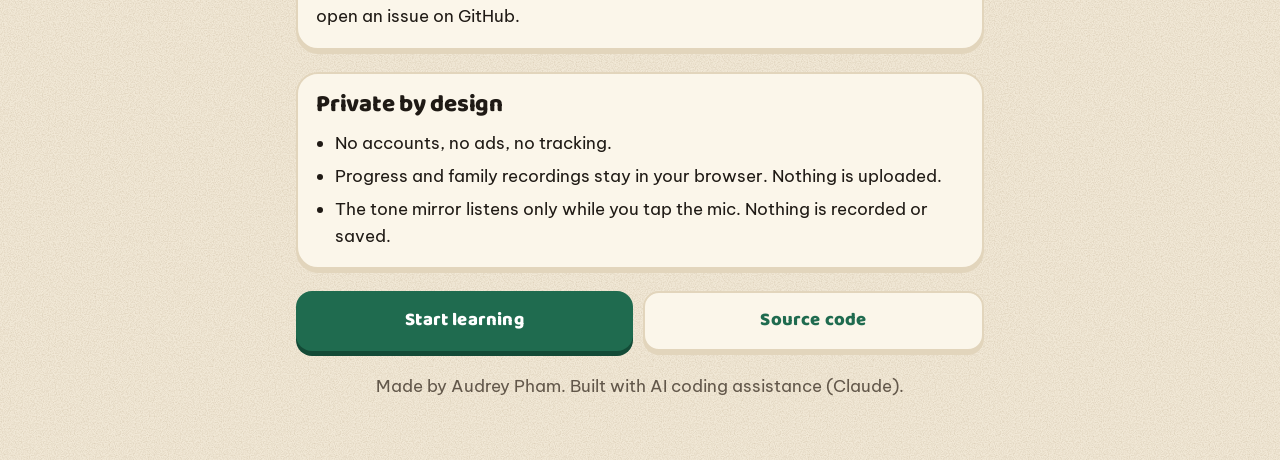
==== commit ee40c64b: "New screenshots for the Practice tab and Talk to family; clearer Tết conversation title Co-Authored-" ====
--- a/about.html
+++ b/about.html
@@ -58,7 +58,7 @@
   <h2>Built around family</h2>
   <div class="feat">
    <div><b>Family voices</b>A parent or grandparent records words, and Nhím plays their voice instead of a computer voice.</div>
-   <div><b>Talk to family</b>Conversations with Bà, Ông, and a friend's mom where your pronouns and politeness change how they react.</div>
+   <div><b>Talk to family</b>Six conversations, with Bà, Ông, Ba, a cousin, a friend's mom, and a market seller. Your pronouns and politeness change how they react.</div>
    <div><b>Family chat</b>Read texts the way families send them, without accent marks ("con an com chua"), and reply.</div>
    <div><b>North and South</b>Both are always accepted. In Southern mode, hỏi and ngã count as the same tone, because they sound the same.</div>
    <div><b>Type Vietnamese</b>A built-in Telex trainer, because many heritage speakers have never typed the language.</div>
--- a/css/styles.css
+++ b/css/styles.css
@@ -507,3 +507,33 @@
 .warm .pbar{flex:1}
 .warm .pbar i{background:var(--lotus)}
 .kopt{text-align:left}
+
+/* ---------- practice hub ---------- */
+.phero{position:relative;overflow:hidden;display:flex;align-items:center;gap:8px;text-align:left;color:#fff;background:var(--leaf);border:2.5px solid color-mix(in srgb,var(--leaf) 55%,#1F1A15);border-radius:var(--r-l);padding:18px 14px 22px 20px;box-shadow:0 5px 0 color-mix(in srgb,var(--leaf) 65%,#000)}
+.phero::after{content:"";position:absolute;left:0;right:0;bottom:7px;height:7px;opacity:.35;pointer-events:none;
+  background:url("data:image/svg+xml,%3Csvg xmlns='http://www.w3.org/2000/svg' width='14' height='7'%3E%3Cpath d='M7 0l5 3.5L7 7 2 3.5z' fill='%23fff'/%3E%3C/svg%3E") 0 0/14px 7px repeat-x}
+.phero-t{flex:1;display:flex;flex-direction:column;gap:4px;min-width:0}
+.phero .kick{font-size:.78rem;font-weight:800;letter-spacing:.06em;text-transform:uppercase;opacity:.85}
+.phero b{font-family:var(--display);font-size:1.45rem;line-height:1.15}
+.phero-t>span:not(.kick):not(.btn){font-size:.92rem;opacity:.92}
+.phero .btn{align-self:flex-start;margin-top:8px;pointer-events:none}
+.phero svg.m{width:96px;height:96px;flex:none}
+.psec{display:flex;flex-direction:column;gap:10px}
+.psh{display:flex;align-items:center;gap:10px;font-size:1.25rem}
+.psh small{display:block;font-family:var(--body);font-size:.78rem;font-weight:700;color:var(--ink-2);letter-spacing:.02em}
+.psi{width:34px;height:34px;border-radius:10px;display:grid;place-items:center;background:var(--ink);color:var(--page);flex:none}
+.psi svg{width:20px;height:20px}
+.pgrid{display:grid;grid-template-columns:1fr 1fr;gap:10px}
+.ptile{position:relative;display:flex;flex-direction:column;align-items:flex-start;gap:8px;text-align:left;background:var(--paper);border:2px solid var(--rule);border-radius:var(--r-m);padding:14px 12px 12px;box-shadow:0 4px 0 var(--rule);transition:transform .08s,border-color .15s}
+.ptile:hover{border-color:var(--hc)}
+.ptile:active{transform:translateY(3px);box-shadow:0 1px 0 var(--rule)}
+.ptile .ic,.pfam .ic{width:44px;height:44px;border-radius:13px;display:grid;place-items:center;background:var(--hc,var(--gold-deep));color:#fff;box-shadow:0 3px 0 color-mix(in srgb,var(--hc,var(--gold-deep)) 60%,#000)}
+.ptile .ic svg,.pfam .ic svg{width:24px;height:24px}
+.pt{display:flex;flex-direction:column;min-width:0}
+.pt b{font-family:var(--display);font-size:1.1rem;line-height:1.15}
+.pt>span{font-size:.82rem;color:var(--ink-2);line-height:1.3}
+.pill{position:absolute;top:12px;right:10px;font-size:.72rem;font-weight:800;color:var(--hc,var(--gold-deep));background:color-mix(in srgb,var(--hc,var(--gold-deep)) 12%,var(--paper));border-radius:99px;padding:2px 8px}
+.pfam{grid-column:1/-1;position:relative;display:flex;align-items:center;gap:14px;text-align:left;border:2px dashed color-mix(in srgb,var(--gold-deep) 55%,var(--rule));background:var(--gold-tint);border-radius:var(--r-m);padding:14px 14px 14px 14px}
+.pfam .pt{flex:1;padding-right:70px}
+.pfam .pill{top:50%;transform:translateY(-50%)}
+@media (min-width:700px){.pgrid{grid-template-columns:repeat(3,1fr)}}
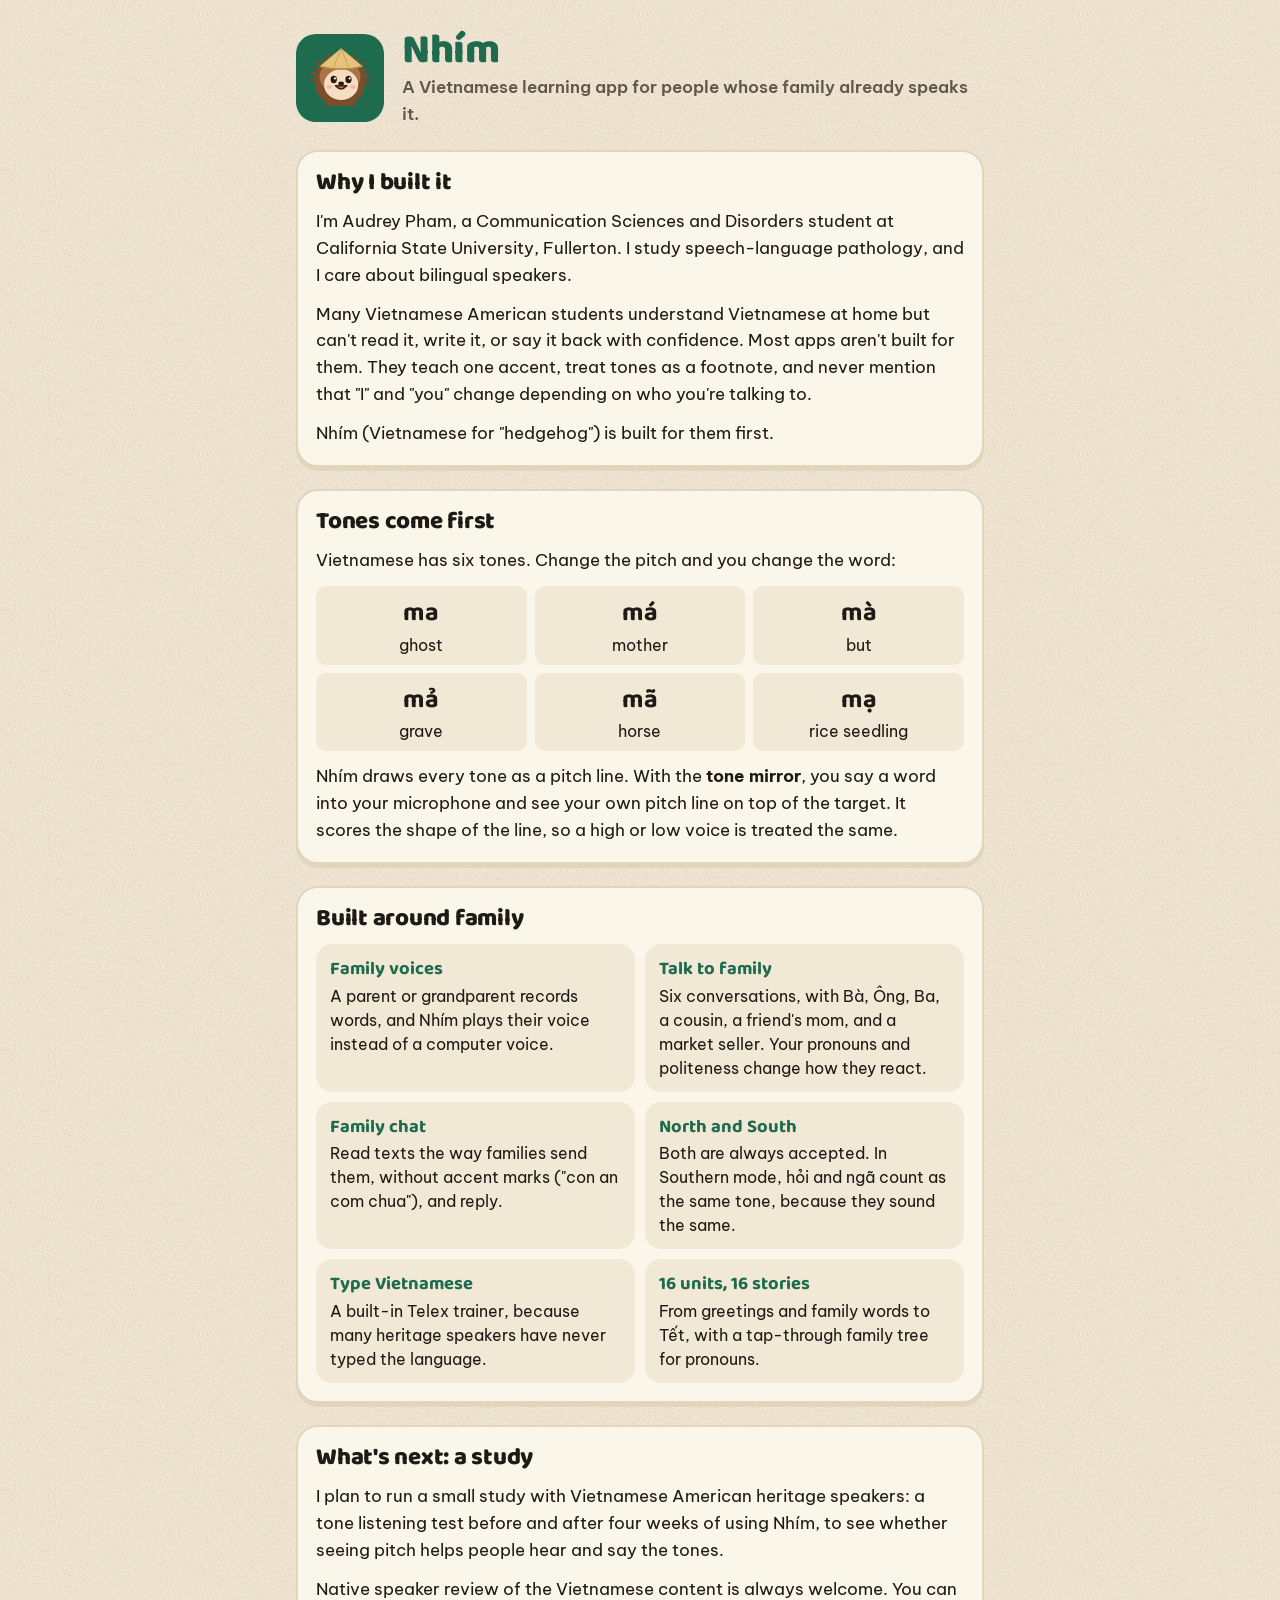
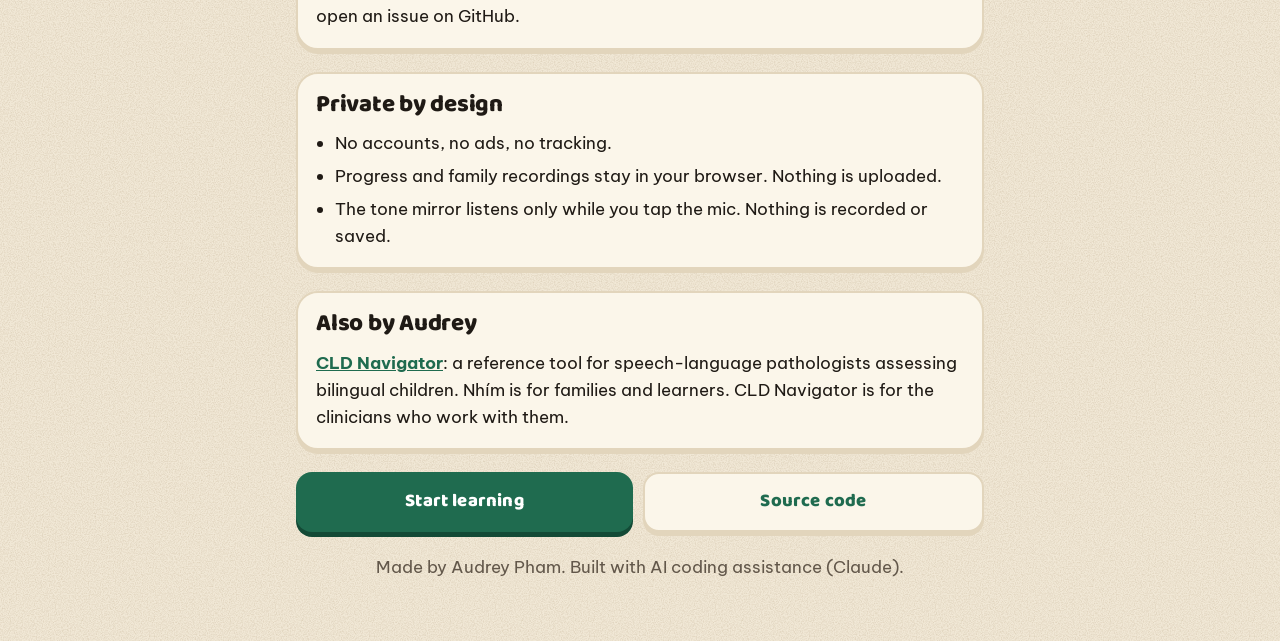
==== commit 2b2f26b3: "About page: link to CLD Navigator Co-Authored-By: Claude Opus 5.5 <noreply@anthropic.com>" ====
--- a/about.html
+++ b/about.html
@@ -81,6 +81,11 @@
   </ul>
  </section>
 
+ <section class="panel">
+  <h2>Also by Audrey</h2>
+  <p><a href="https://cld-navigator.streamlit.app" target="_blank" rel="noopener"><b>CLD Navigator</b></a>: a reference tool for speech-language pathologists assessing bilingual children. Nhím is for families and learners. CLD Navigator is for the clinicians who work with them.</p>
+ </section>
+
  <div class="cta"><a class="btn" href="./">Start learning</a><a class="btn ghost" href="https://github.com/audreypham2007-spec/nhim">Source code</a></div>
  <p class="foot">Made by Audrey Pham. Built with AI coding assistance (Claude).</p>
 </main>
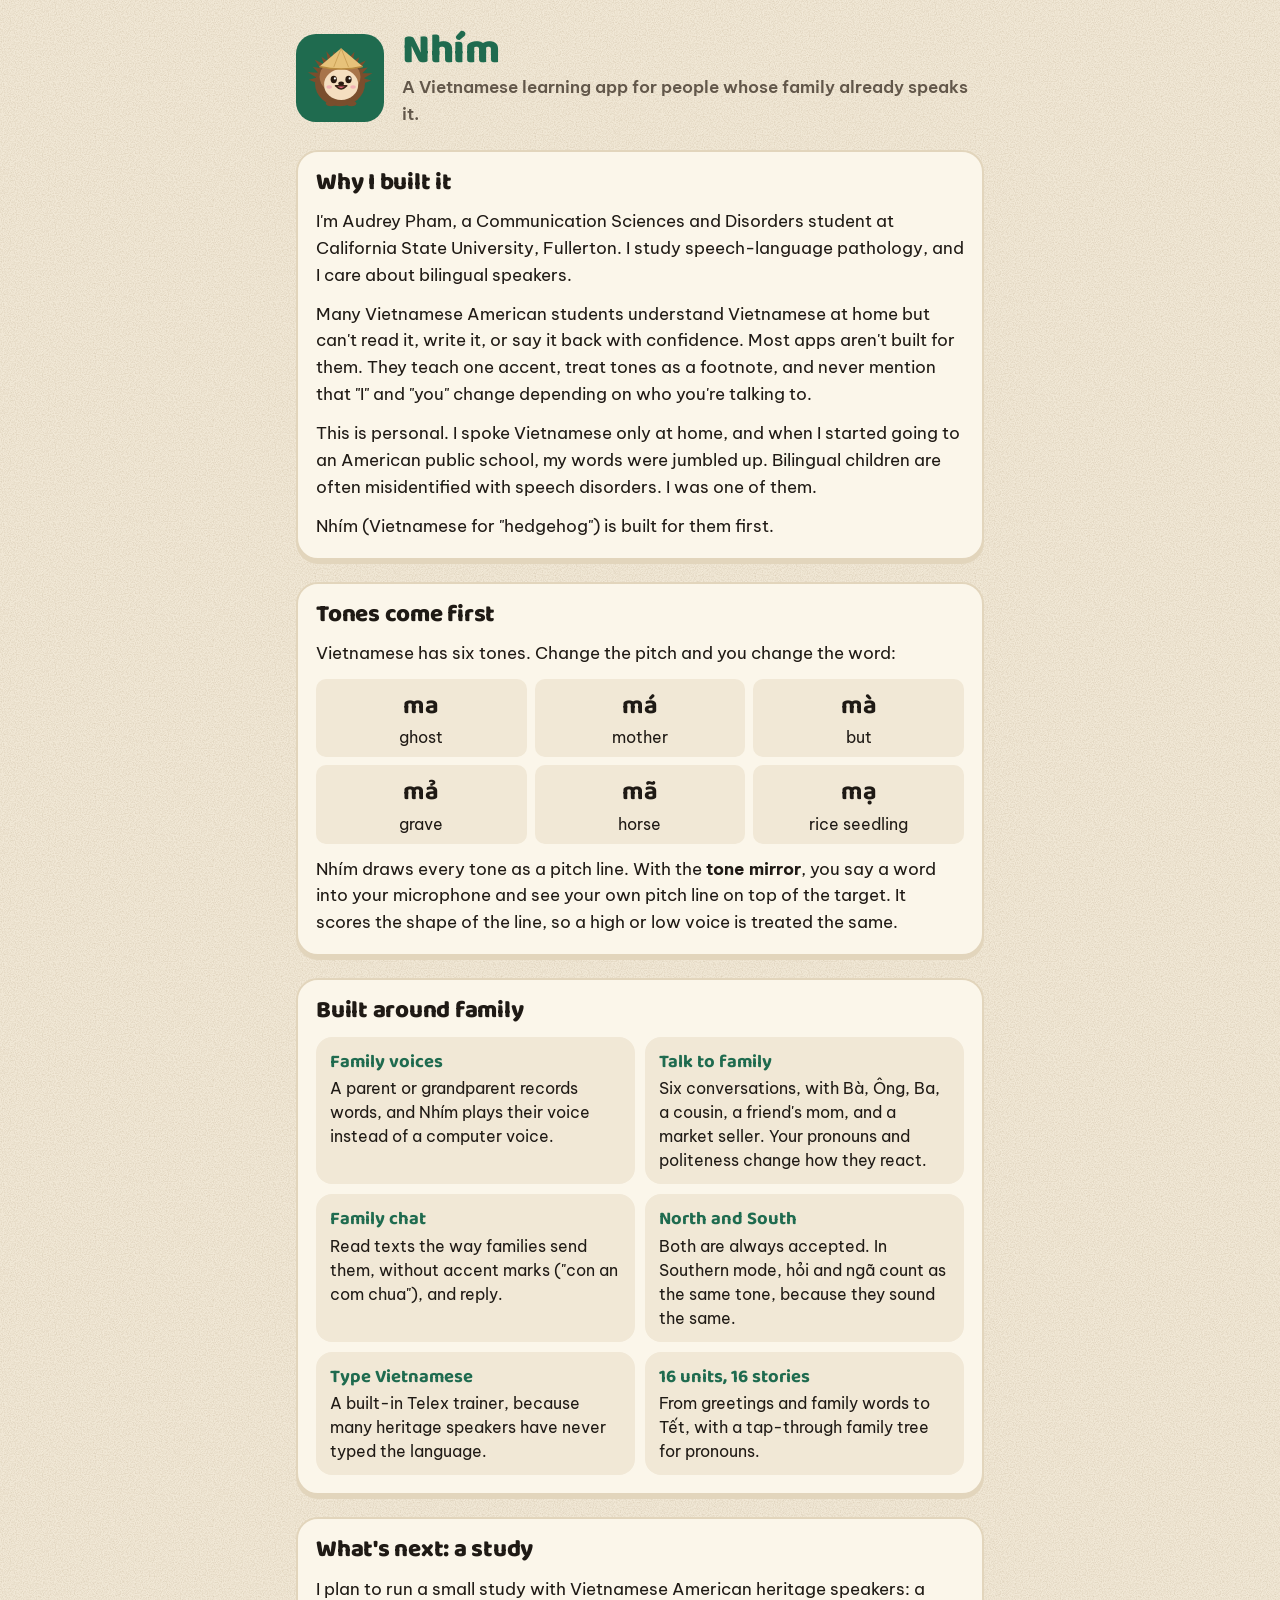
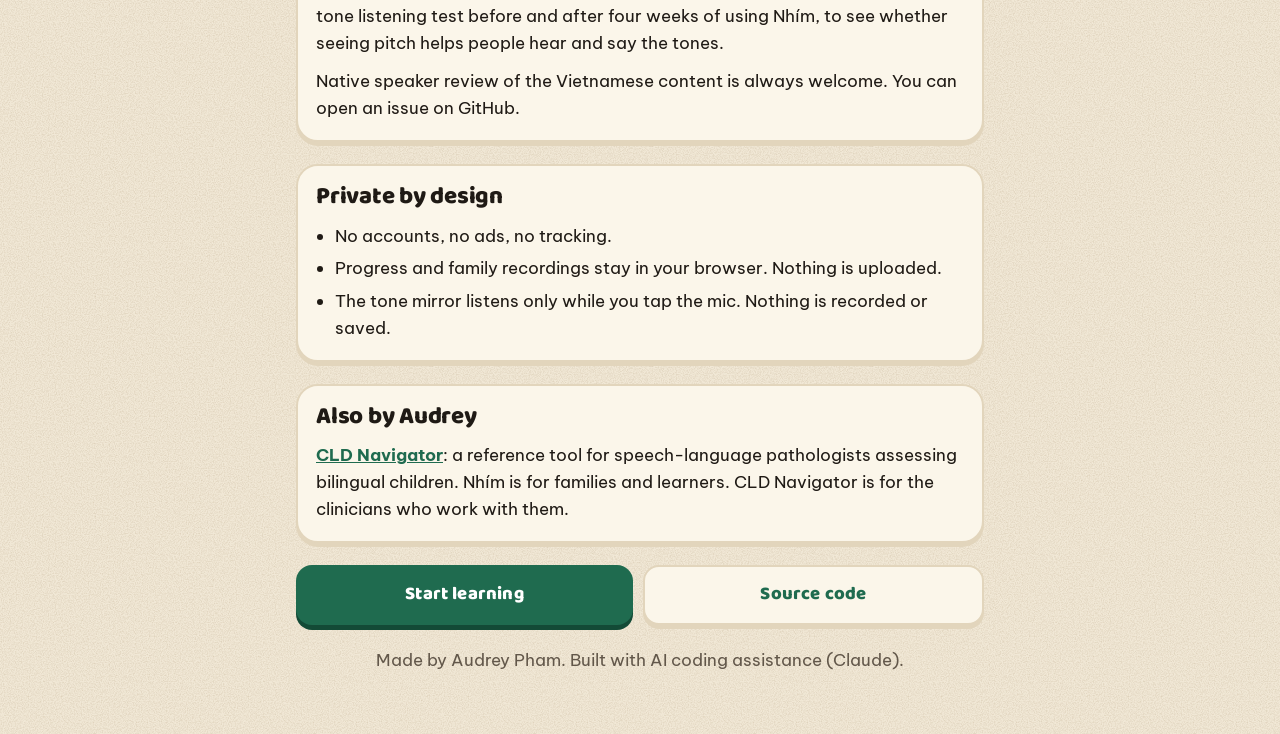
==== commit 5cbe2eed: "Add Audrey's story to the About page and README Co-Authored-By: Claude Opus 5.5 <noreply@anthropic.c" ====
--- a/about.html
+++ b/about.html
@@ -44,6 +44,7 @@
   <h2>Why I built it</h2>
   <p>I'm Audrey Pham, a Communication Sciences and Disorders student at California State University, Fullerton. I study speech-language pathology, and I care about bilingual speakers.</p>
   <p>Many Vietnamese American students understand Vietnamese at home but can't read it, write it, or say it back with confidence. Most apps aren't built for them. They teach one accent, treat tones as a footnote, and never mention that "I" and "you" change depending on who you're talking to.</p>
+  <p>This is personal. I spoke Vietnamese only at home, and when I started going to an American public school, my words were jumbled up. Bilingual children are often misidentified with speech disorders. I was one of them.</p>
   <p>Nhím (Vietnamese for "hedgehog") is built for them first.</p>
  </section>
 
